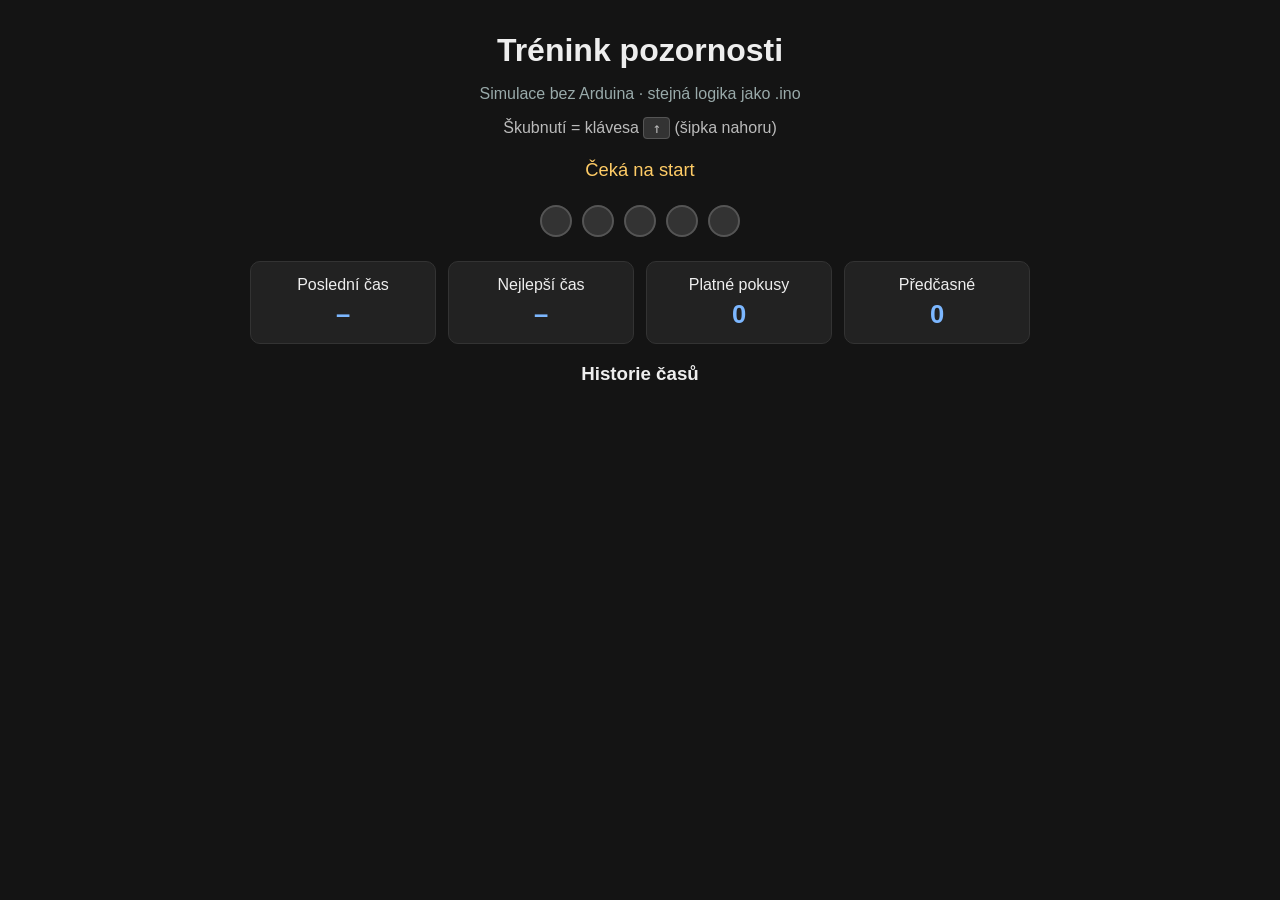
==== drapal/NeoRehbezWifiPasler/sim/index.html @ 3b2e70df "druhá verze" ====
<!DOCTYPE html>
<html lang="cs">
<head>
  <meta charset="UTF-8">
  <meta name="viewport" content="width=device-width, initial-scale=1">
  <title>Reakční test – simulace</title>
  <link rel="stylesheet" href="style.css">
</head>
<body>
  <h1>Trénink pozornosti</h1>
  <p class="sub">Simulace bez Arduina &middot; stejná logika jako .ino</p>
  <p class="hint">Škubnutí = klávesa <kbd>&uarr;</kbd> (šipka nahoru)</p>

  <div id="status">Čeká na start</div>
  <div class="lights" id="lights"></div>

  <div class="row">
    <div class="card">Poslední čas<b id="last">–</b></div>
    <div class="card">Nejlepší čas<b id="best">–</b></div>
    <div class="card">Platné pokusy<b id="ok">0</b></div>
    <div class="card">Předčasné<b id="fs">0</b></div>
  </div>

  <h3>Historie časů</h3>
  <div id="bars"></div>

  <script src="game.js"></script>
</body>
</html>
---- drapal/NeoRehbezWifiPasler/sim/style.css ----
body {
  font-family: Segoe UI, sans-serif;
  background: #141414;
  color: #eee;
  text-align: center;
  padding: 16px;
}

h1 {
  margin: 8px 0 4px;
}

.sub {
  color: #9aa;
  margin-bottom: 8px;
}

.hint {
  color: #bbb;
  margin-bottom: 22px;
}

kbd {
  background: #333;
  border: 1px solid #555;
  border-radius: 4px;
  padding: 2px 8px;
  font-size: 1.1em;
}

.row {
  display: flex;
  flex-wrap: wrap;
  justify-content: center;
  gap: 12px;
}

.card {
  background: #222;
  border: 1px solid #333;
  border-radius: 10px;
  padding: 14px 22px;
  min-width: 140px;
}

.card b {
  display: block;
  font-size: 1.6em;
  color: #7cb7ff;
  margin-top: 6px;
}

.lights {
  display: flex;
  justify-content: center;
  gap: 10px;
  margin: 24px 0;
}

.dot {
  width: 28px;
  height: 28px;
  border-radius: 50%;
  background: #333;
  border: 2px solid #555;
  transition: background 0.08s, box-shadow 0.08s;
}

.dot.on {
  background: #e11;
  box-shadow: 0 0 12px #e11;
  border-color: #f66;
}

.dot.green {
  background: #3a7;
  box-shadow: 0 0 12px #3a7;
  border-color: #5c9;
}

#bars {
  max-width: 420px;
  margin: 18px auto;
  text-align: left;
}

.bar-row {
  display: flex;
  align-items: center;
  gap: 8px;
  margin: 6px 0;
}

.bar-row span {
  width: 52px;
  font-size: 0.9em;
  color: #aaa;
}

.bar {
  height: 18px;
  background: #3a7;
  border-radius: 4px;
  min-width: 2px;
}

#status {
  font-size: 1.15em;
  margin: 10px 0;
  color: #fc6;
}
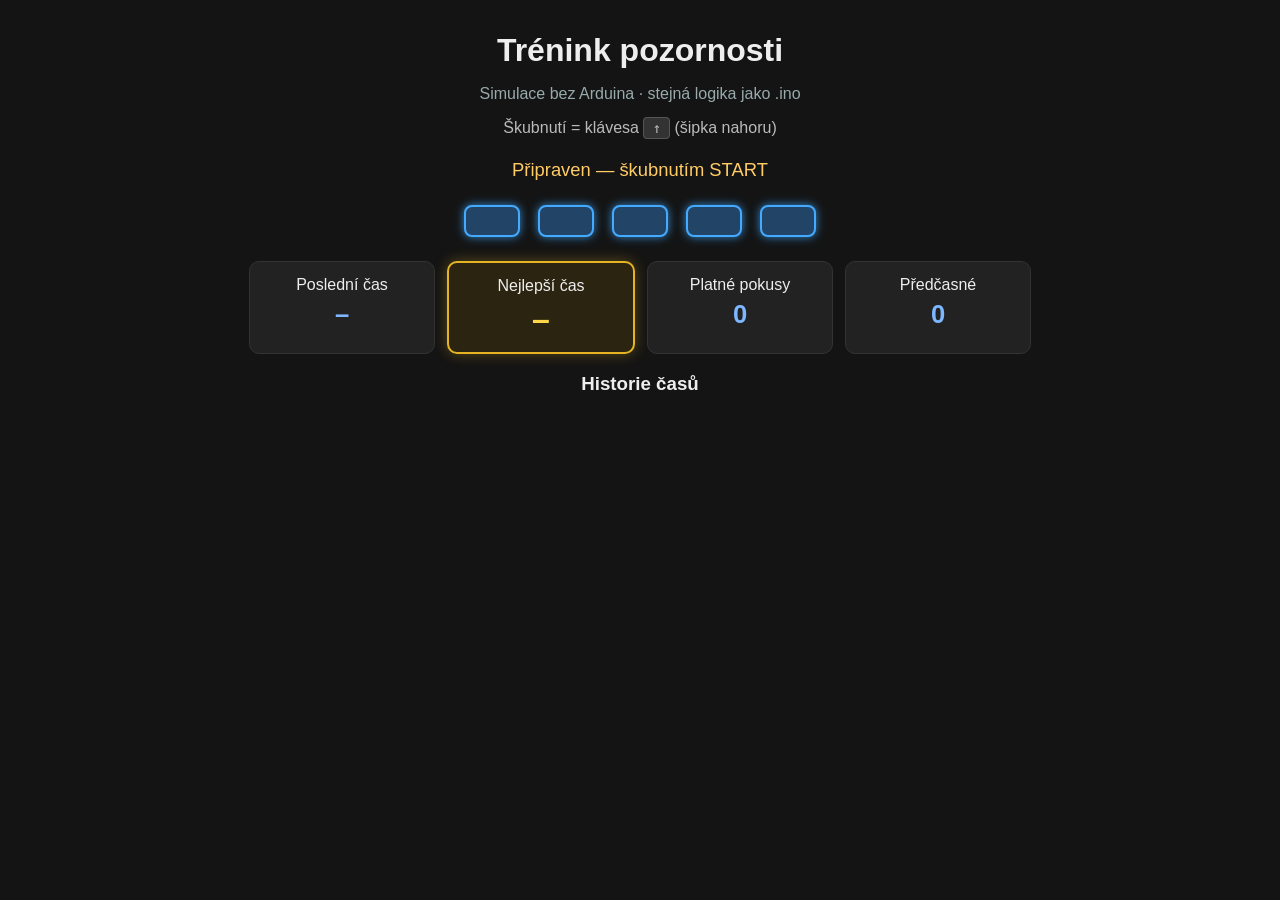
==== commit 65524f18: "upraveno na základě zpětné vazby - širší světýlka, rozdílný vizuál pro start, zvýraznění nejlepšího " ====
--- a/drapal/NeoRehbezWifiPasler/sim/index.html
+++ b/drapal/NeoRehbezWifiPasler/sim/index.html
@@ -11,12 +11,12 @@
   <p class="sub">Simulace bez Arduina &middot; stejná logika jako .ino</p>
   <p class="hint">Škubnutí = klávesa <kbd>&uarr;</kbd> (šipka nahoru)</p>
 
-  <div id="status">Čeká na start</div>
+  <div id="status">Připraven — škubnutím START</div>
   <div class="lights" id="lights"></div>
 
   <div class="row">
     <div class="card">Poslední čas<b id="last">–</b></div>
-    <div class="card">Nejlepší čas<b id="best">–</b></div>
+    <div class="card best-card">Nejlepší čas<b id="best">–</b></div>
     <div class="card">Platné pokusy<b id="ok">0</b></div>
     <div class="card">Předčasné<b id="fs">0</b></div>
   </div>
--- a/drapal/NeoRehbezWifiPasler/sim/style.css
+++ b/drapal/NeoRehbezWifiPasler/sim/style.css
@@ -50,17 +50,29 @@
   margin-top: 6px;
 }
 
+.card.best-card {
+  border: 2px solid #e6b422;
+  background: #2a2410;
+  box-shadow: 0 0 14px #e6b42255;
+}
+
+.card.best-card b {
+  font-size: 2em;
+  color: #ffd54a;
+}
+
 .lights {
   display: flex;
   justify-content: center;
-  gap: 10px;
-  margin: 24px 0;
+  gap: 18px;
+  margin: 24px auto;
+  max-width: 640px;
 }
 
 .dot {
-  width: 28px;
+  width: 52px;
   height: 28px;
-  border-radius: 50%;
+  border-radius: 8px;
   background: #333;
   border: 2px solid #555;
   transition: background 0.08s, box-shadow 0.08s;
@@ -68,14 +80,32 @@
 
 .dot.on {
   background: #e11;
-  box-shadow: 0 0 12px #e11;
+  box-shadow: 0 0 14px #e11;
   border-color: #f66;
+}
+
+.dot.ready {
+  background: #246;
+  box-shadow: 0 0 10px #38c;
+  border-color: #4af;
+}
+
+.dot.go {
+  background: #ddd;
+  box-shadow: 0 0 12px #fff;
+  border-color: #fff;
 }
 
 .dot.green {
   background: #3a7;
   box-shadow: 0 0 12px #3a7;
   border-color: #5c9;
+}
+
+.dot.gold {
+  background: #e6b422;
+  box-shadow: 0 0 14px #e6b422;
+  border-color: #ffd54a;
 }
 
 #bars {
@@ -92,7 +122,7 @@
 }
 
 .bar-row span {
-  width: 52px;
+  width: 72px;
   font-size: 0.9em;
   color: #aaa;
 }
@@ -104,6 +134,15 @@
   min-width: 2px;
 }
 
+.bar-row.best .bar {
+  background: #e6b422;
+}
+
+.bar-row.best span {
+  color: #ffd54a;
+  font-weight: 700;
+}
+
 #status {
   font-size: 1.15em;
   margin: 10px 0;
